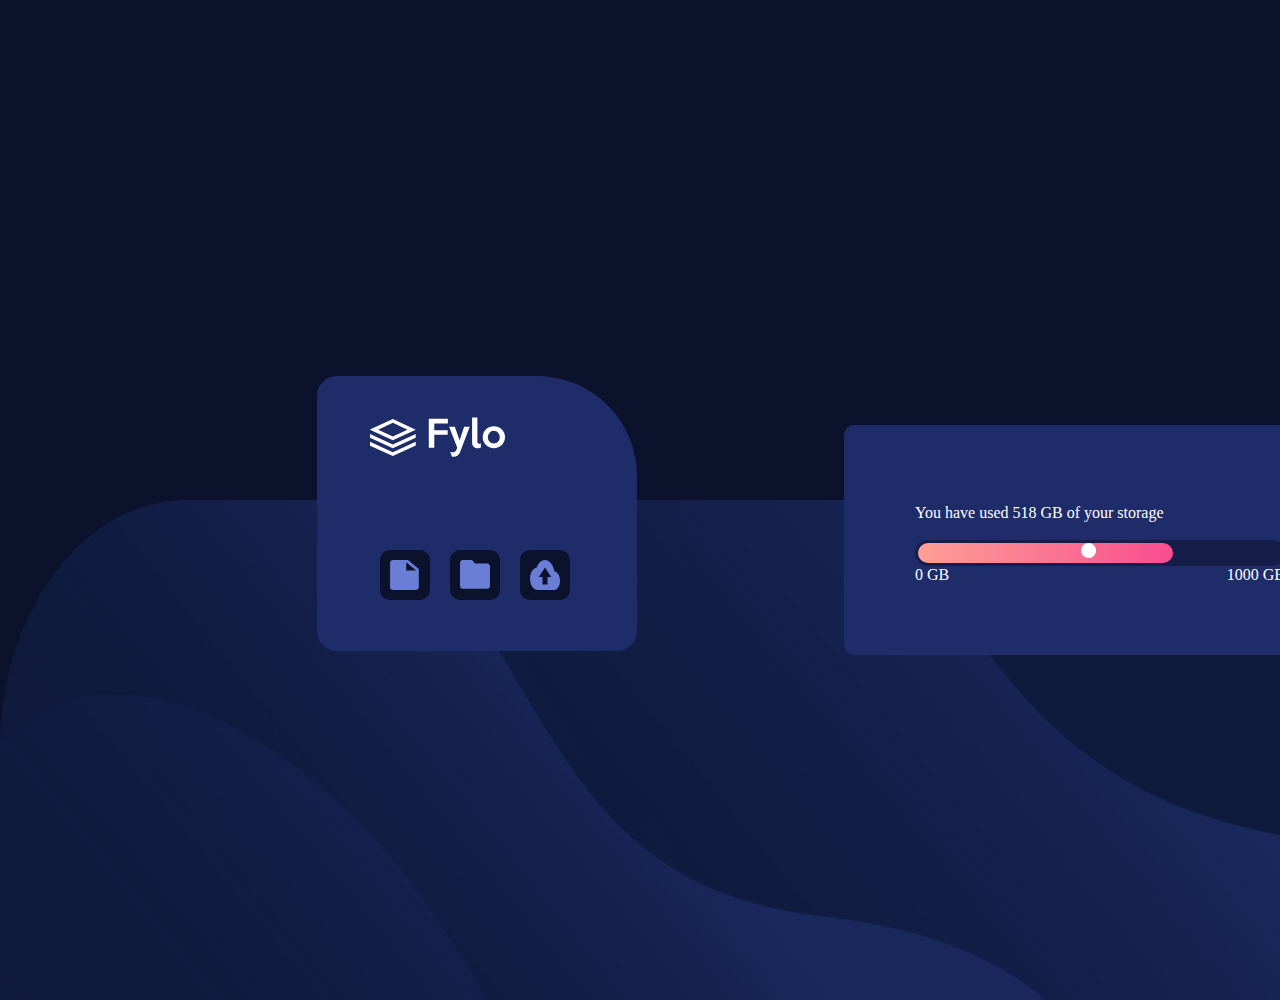
==== Day2/index.html @ 8540a728 "day 2 desktop version" ====
<!DOCTYPE html>
<html lang="en">
	<head>
		<meta charset="UTF-8" />
		<meta name="viewport" content="width=device-width, initial-scale=1.0" />
		<!-- displays site properly based on user's device -->

		<link
			rel="icon"
			type="image/png"
			sizes="32x32"
			href="./images/favicon-32x32.png"
		/>
		<link rel="stylesheet" href="./index.css" />
		<title>Fylo data storage component</title>
	</head>
	<body>
		<div class="container">
			<div class="row">
				<div class="left">
					<img src="./images/logo.svg" />
					<div class="icons">
						<img src="./images/icon-document.svg" alt="" />
						<img src="./images/icon-folder.svg" alt="" />
						<img src="./images/icon-upload.svg" alt="" />
					</div>
				</div>
				<div class="right">
					<div class="card">
						<div class="com-box">
							<p>185 GB left</p>
						</div>
						<div class="progress">
							<p>You have used 518 GB of your storage</p>
							<br />
							<div class="progress-bar">
								<span></span>
							</div>
						</div>
						<div class="info">
							<p>0 GB</p>
							<p>1000 GB</p>
						</div>
					</div>
				</div>
			</div>
		</div>

		<!-- <div class="attribution">
			Challenge by
			<a href="https://www.frontendmentor.io?ref=challenge" target="_blank"
				>Frontend Mentor</a
			>. Coded by <a href="#">Your Name Here</a>.
		</div> -->
	</body>
</html>
---- Day2/index.css ----
* {
	box-sizing: border-box;
	margin: 0;
}
body {
	background-color: #0c122c;
}
img {
	max-width: 100%;
}

.container {
	margin-top: 500px;
}
.row {
	background-image: url("./images/bg-desktop.png");
	background-repeat: no-repeat;
	background-size: 100% 100%;
	background-position: bottom;
	display: flex;
	width: 100%;
	height: 500px;
	justify-content: space-around;
	position: relative;
}

.left {
	display: flex;
	flex-direction: column;
	justify-content: space-around;
	align-items: center;
	background-color: #1e2c69;
	border-radius: 20px 100px 20px 20px;
	width: 25%;
	height: 55%;
	position: absolute;
	z-index: 1;
	top: -124px;
	left: 317px;
}

.left img {
	max-width: 100%;
	align-self: flex-start;

	padding-left: 53px;
}

.icons {
	display: flex;
	justify-content: flex-start;
	width: 100%;
	padding-left: 53px;
}

.icons img {
	background-color: #0c122c;
	width: 50px;
	height: 50px;
	padding: 10px;
	border-radius: 10px;
	margin: 10px;
}
.right {
	display: flex;
	flex-direction: column;
	justify-content: end;
	width: 40%;
	height: 46%;
	background-color: #1e2c69;
	position: absolute;
	z-index: 1;
	top: -75px;
	left: 844px;
	border-radius: 10px;
}
.card {
	padding: 71px;
}

.com-box {
	font-size: 30px;
	display: flex;
	flex-direction: column;
	align-items: center;
	justify-content: center;
	position: relative;
	background-color: #fff;
	height: 100px;
	width: 200px;
	border-radius: 10px 10px 0 10px;
	margin-left: 407px;
	top: -50px;
}

.com-box::after {
	content: "";
	position: absolute;
	top: 100%;
	left: 150px;
	right: 0;
	margin: 0 auto;
	width: 0;
	height: 0;
	border-top: solid 50px #fff;
	border-left: solid 50px transparent;
	/* border-right: solid 50px transparent; */
}
.info {
	color: #fff;
	display: flex;
	justify-content: space-between;
}
.progress-bar {
	background-color: #151e49;
	border-radius: 13px;
	/* (height of inner div) / 2 + padding */
	padding: 3px;
}

.progress-bar span {
	display: block;
	background-image: linear-gradient(to left, #f84d90, #fe9f96);
	width: 70%;
	/* Adjust with JavaScript */
	height: 20px;
	border-radius: 10px;
}
span::after {
	content: "";
	position: absolute;
	background: #fff;
	border-radius: 50%;
	right: 260px;
	margin: 0 auto;
	width: 0;
	height: 0;
	border-top: solid 15px #fff;
	border-left: solid 15px #fff;
}

.progress {
	color: #fff;
}
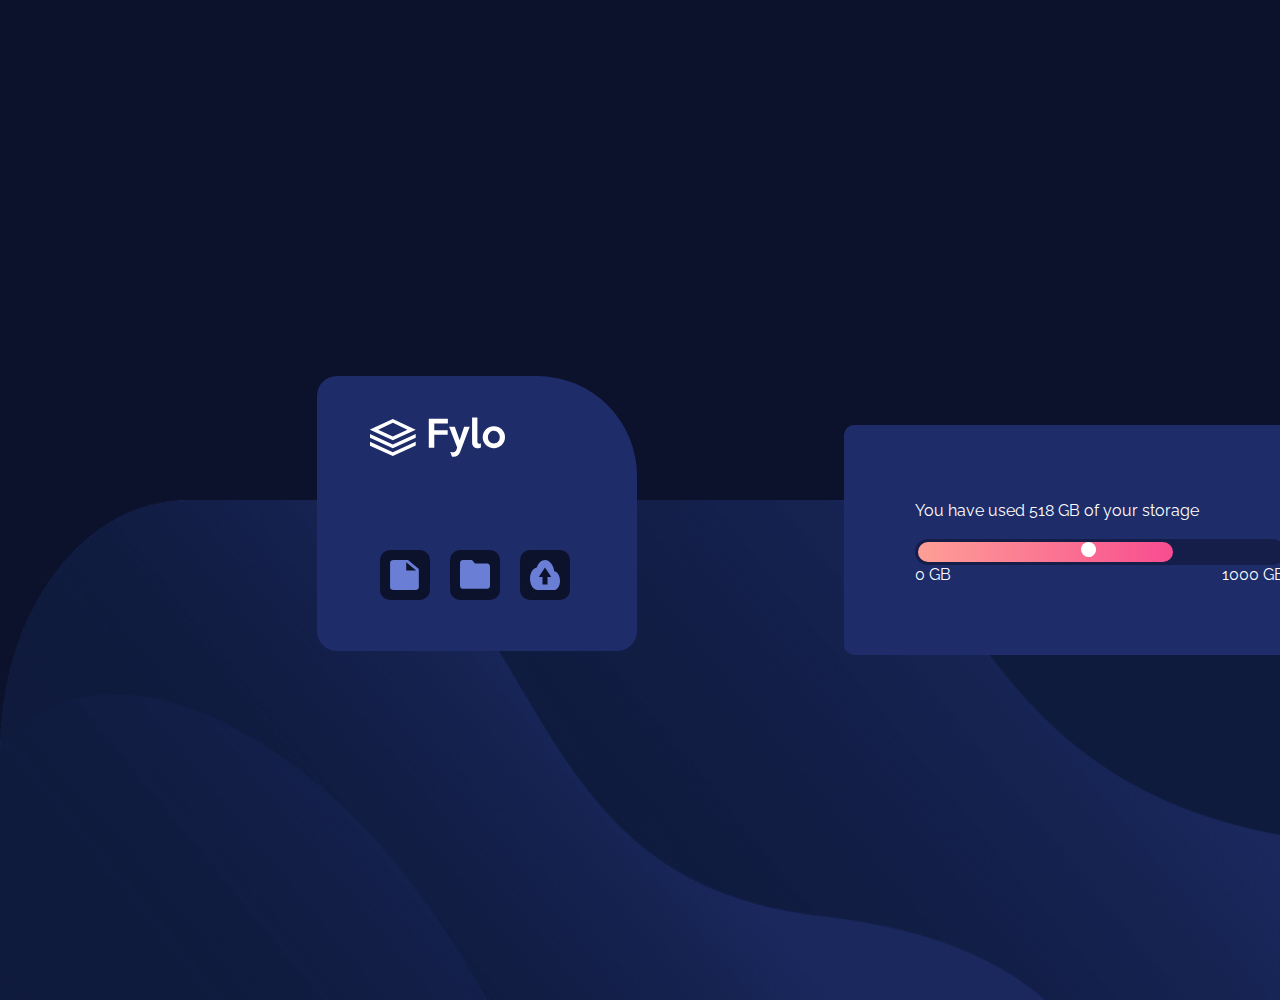
==== commit b106e548: "day 3" ====
--- a/Day2/index.html
+++ b/Day2/index.html
@@ -28,7 +28,7 @@
 				<div class="right">
 					<div class="card">
 						<div class="com-box">
-							<p>185 GB left</p>
+							<p><strong>185 </strong>GB left</p>
 						</div>
 						<div class="progress">
 							<p>You have used 518 GB of your storage</p>
--- a/Day2/index.css
+++ b/Day2/index.css
@@ -1,9 +1,17 @@
+@import url("https://fonts.googleapis.com/css2?family=Raleway:wght@400;700&display=swap");
 * {
 	box-sizing: border-box;
 	margin: 0;
 }
+*::before,
+*::after {
+	margin: 0;
+	padding: 0;
+	box-sizing: border-box;
+}
 body {
 	background-color: #0c122c;
+	font-family: Raleway;
 }
 img {
 	max-width: 100%;
@@ -142,3 +150,9 @@
 .progress {
 	color: #fff;
 }
+
+@media only screen and (max-width: 600px) {
+	.row {
+		flex-wrap: wrap;
+	}
+}
